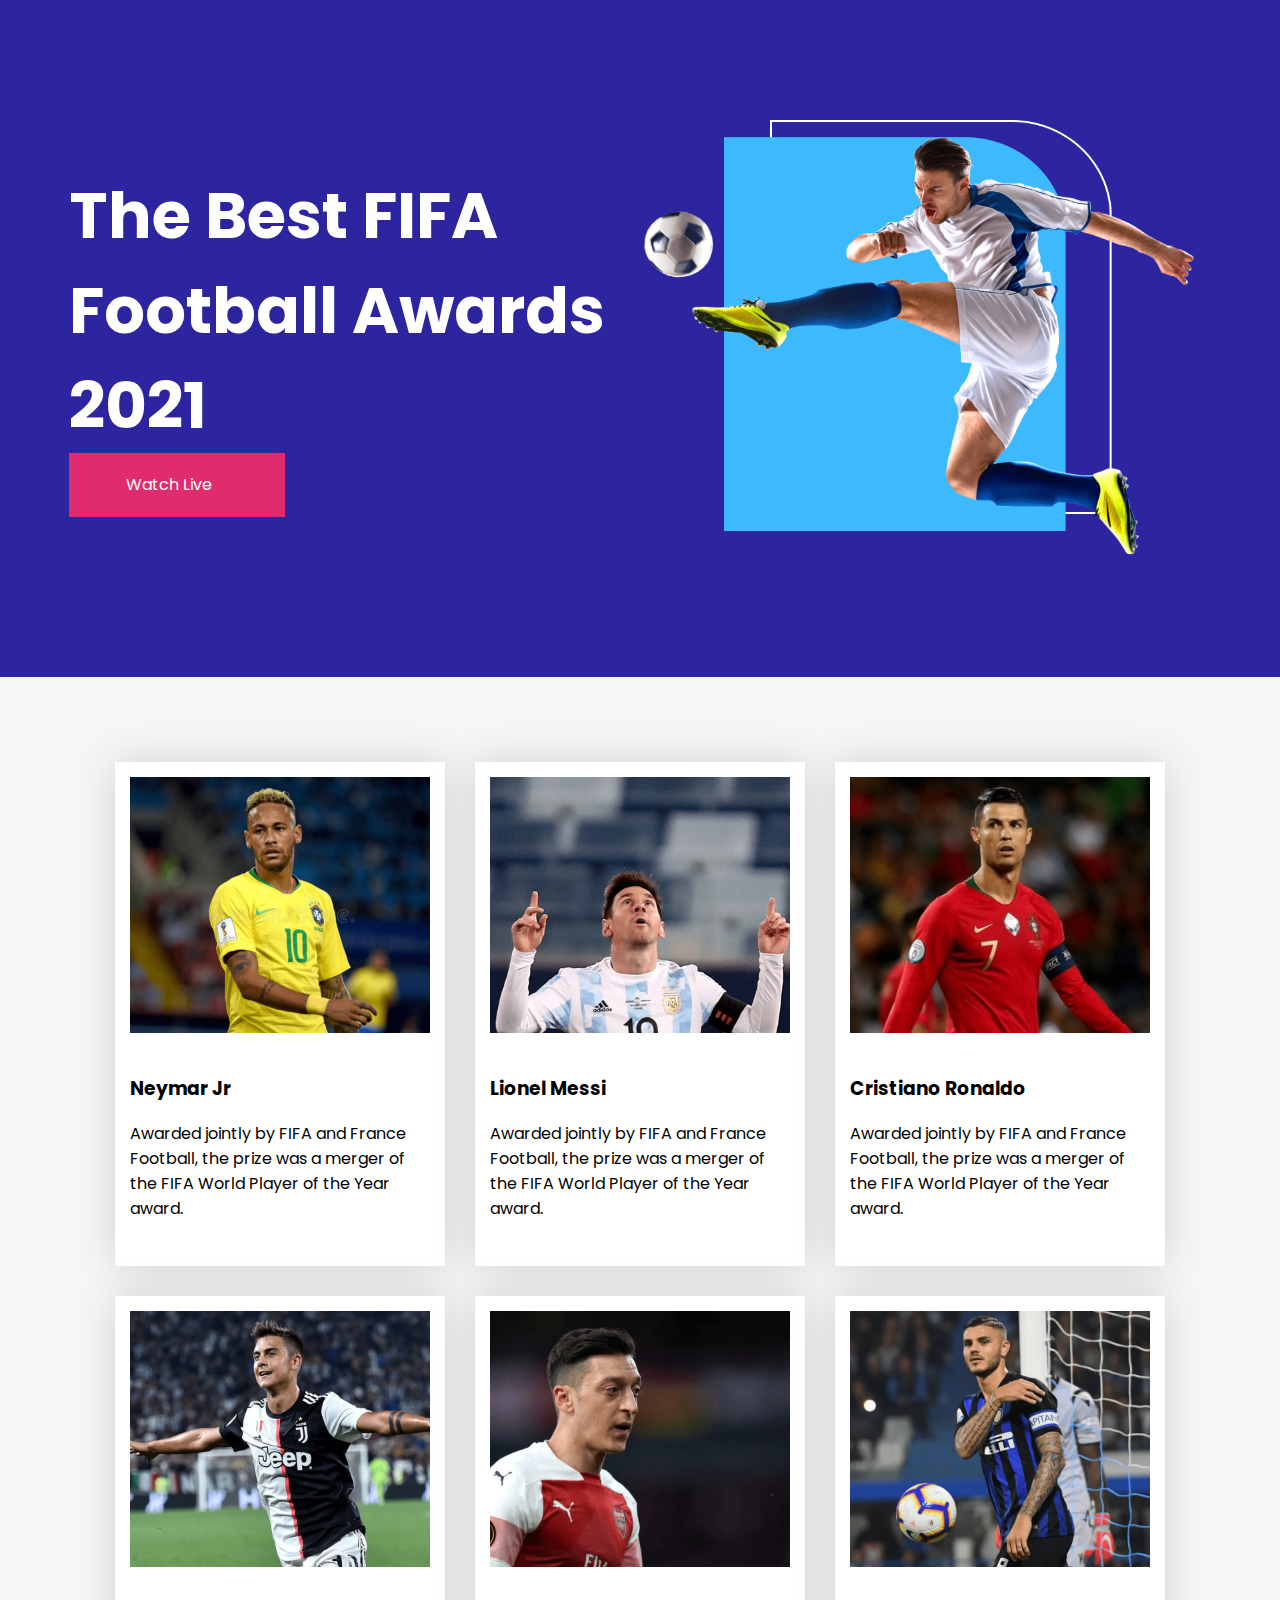
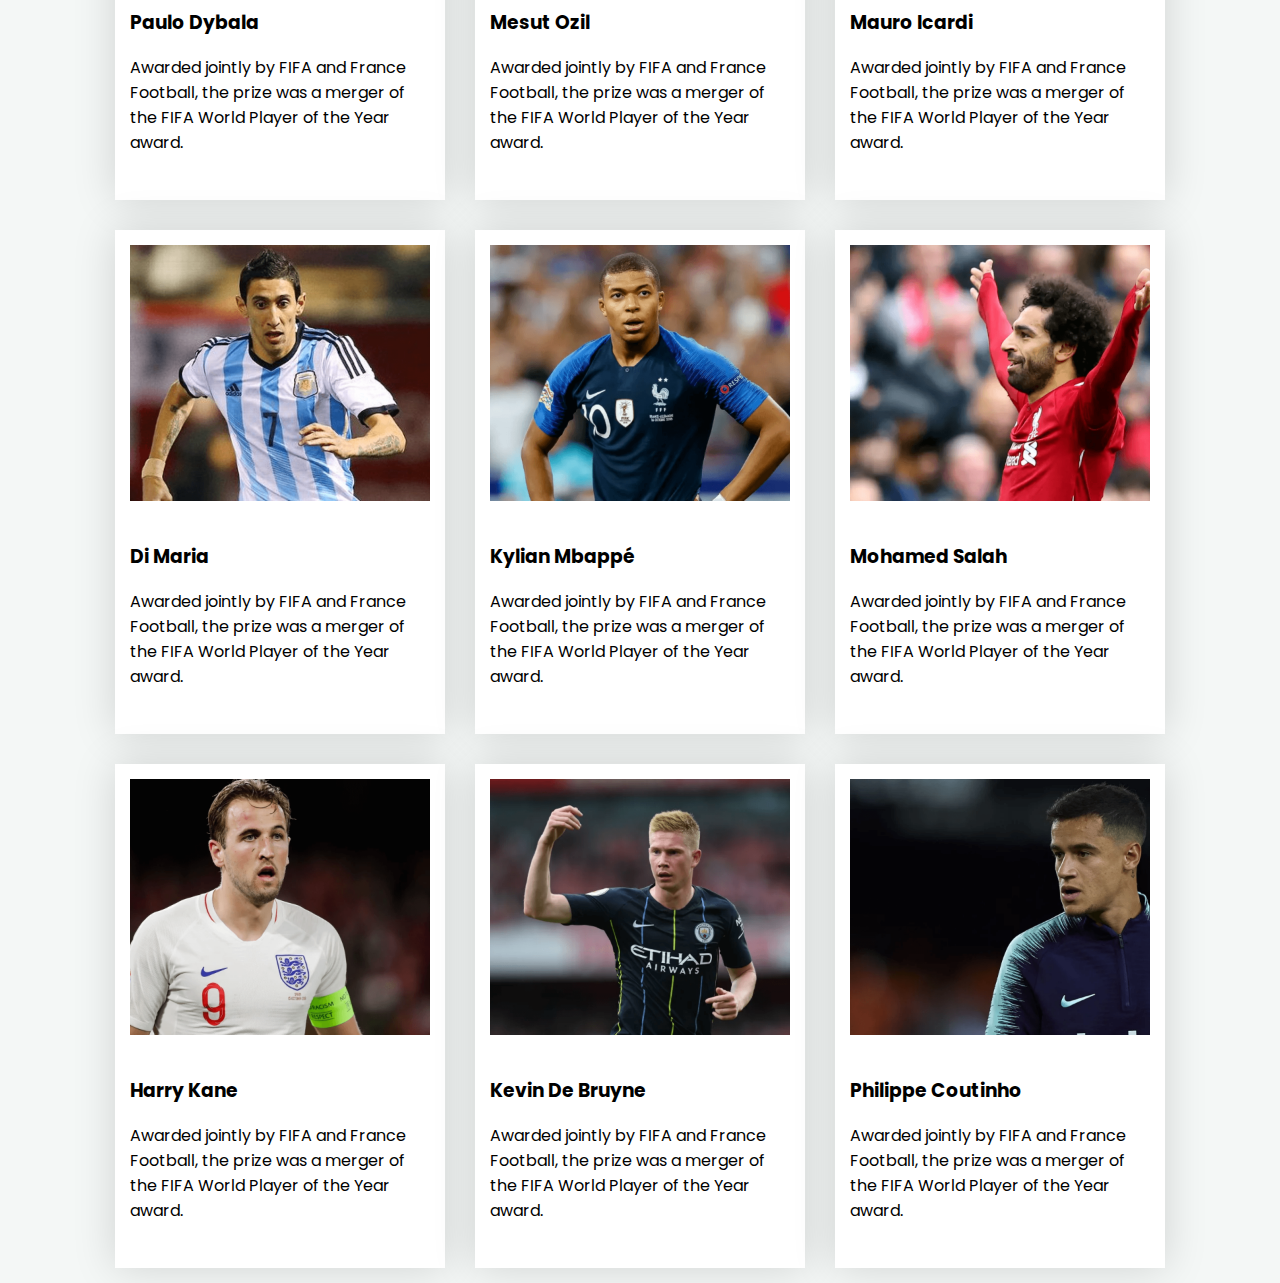
==== index.html @ c02a7676 "2nd commit" ====
<!DOCTYPE html>
<html lang="en">
<head>
    <meta charset="UTF-8">
    <meta http-equiv="X-UA-Compatible" content="IE=edge">
    <meta name="viewport" content="width=device-width, initial-scale=1.0">
    <title>FIFA Football</title>
    <!-- stylesheet -->
    <link rel="stylesheet" href="styles/style.css">
     <!-- google fonts  -->
     <link rel="preconnect" href="https://fonts.googleapis.com">
    <link rel="preconnect" href="https://fonts.gstatic.com" crossorigin>
    <link href="https://fonts.googleapis.com/css2?family=Poppins&display=swap" rel="stylesheet">
    <!-- Font Awesome  -->
    <link rel="stylesheet" href="https://use.fontawesome.com/releases/v5.15.3/css/all.css" integrity="sha384-SZXxX4whJ79/gErwcOYf+zWLeJdY/qpuqC4cAa9rOGUstPomtqpuNWT9wdPEn2fk" crossorigin="anonymous">



</head>
<body>
    <!-- header start -->
    <header class="bannar">
        <div class="bannar-element">
            <div class="head-line">
                <h1>The Best FIFA Football Awards 2021</h1>
                <div class="button">
                    <p><a href="">Watch Live <i class="fas fa-arrow-right"></i></a></p>
                </div>
            </div>
            <div class="bannar-photo">
                <img src="images/banner.png" alt="">
            </div>
        </div>
    </header>
    <!-- header end  -->
    <main>
        <!-- top players blogs -->
        <section class="container">
            <div class="top-players">
                <div class="players">
                    <article class="player">
                        <div class="player-profile">
                            <div class="player-photo">
                                <img src="images/players/player-1.png" alt="">
                            </div>
                            <div class="player-info">
                                <h3 class="player-name">Neymar Jr</h3>
                                <p>Awarded jointly by FIFA and France Football, the prize was a merger of the FIFA World Player of the Year award. </p>
                            </div>
                        </div>
                    </article>
                    <article class="player">
                        <div class="player-profile">
                            <div class="player-photo">
                                <img src="images/players/player-2.png" alt="">
                            </div>
                            <div class="player-info">
                                <h3 class="player-name">Lionel Messi</h3>
                                <p>Awarded jointly by FIFA and France Football, the prize was a merger of the FIFA World Player of the Year award.</p>
                            </div>
                        </div>
                    </article>
                    <article class="player">
                        <div class="player-profile">
                            <div class="player-photo">
                                <img src="images/players/player-3.png" alt="">
                            </div>
                            <div class="player-info">
                                <h3 class="player-name">Cristiano Ronaldo</h3>
                                <p>Awarded jointly by FIFA and France Football, the prize was a merger of the FIFA World Player of the Year award.</p>
                            </div>
                        </div>
                    </article>
                    <article class="player">
                        <div class="player-profile">
                            <div class="player-photo">
                                <img src="images/players/player-4.png" alt="">
                            </div>
                            <div class="player-info">
                                <h3 class="player-name">Paulo Dybala</h3>
                                <p>Awarded jointly by FIFA and France Football, the prize was a merger of the FIFA World Player of the Year award.</p>
                            </div>
                        </div>
                    </article>
                    <article class="player">
                        <div class="player-profile">
                            <div class="player-photo">
                                <img src="images/players/player-5.png" alt="">
                            </div>
                            <div class="player-info">
                                <h3 class="player-name">Mesut Ozil </h3>
                                <p>Awarded jointly by FIFA and France Football, the prize was a merger of the FIFA World Player of the Year award.</p>
                            </div>
                        </div>
                    </article>
                    <article class="player">
                        <div class="player-profile">
                            <div class="player-photo">
                                <img src="images/players/player-6.png" alt="">
                            </div>
                            <div class="player-info">
                                <h3 class="player-name">Mauro Icardi</h3>
                                <p>Awarded jointly by FIFA and France Football, the prize was a merger of the FIFA World Player of the Year award.</p>
                            </div>
                        </div>
                    </article>
                    <article class="player">
                        <div class="player-profile">
                            <div class="player-photo">
                                <img src="images/players/player-7.png" alt="">
                            </div>
                            <div class="player-info">
                                <h3 class="player-name">Di Maria</h3>
                                <p>Awarded jointly by FIFA and France Football, the prize was a merger of the FIFA World Player of the Year award.</p>
                            </div>
                        </div>
                    </article>
                    <article class="player">
                        <div class="player-profile">
                            <div class="player-photo">
                                <img src="images/players/player-8.png" alt="">
                            </div>
                            <div class="player-info">
                                <h3 class="player-name">Kylian Mbappé</h3>
                                <p>Awarded jointly by FIFA and France Football, the prize was a merger of the FIFA World Player of the Year award.</p>
                            </div>
                        </div>
                    </article>
                    <article class="player">
                        <div class="player-profile">
                            <div class="player-photo">
                                <img src="images/players/player-9.png" alt="">
                            </div>
                            <div class="player-info">
                                <h3 class="player-name">Mohamed Salah</h3>
                                <p>Awarded jointly by FIFA and France Football, the prize was a merger of the FIFA World Player of the Year award.</p>
                            </div>
                        </div>
                    </article>
                    <article class="player">
                        <div class="player-profile">
                            <div class="player-photo">
                                <img src="images/players/player-10.png" alt="">
                            </div>
                            <div class="player-info">
                                <h3 class="player-name">Harry Kane</h3>
                                <p>Awarded jointly by FIFA and France Football, the prize was a merger of the FIFA World Player of the Year award.</p>
                            </div>
                        </div>
                    </article>
                    <article class="player">
                        <div class="player-profile">
                            <div class="player-photo">
                                <img src="images/players/player-11.png" alt="">
                            </div>
                            <div class="player-info">
                                <h3 class="player-name">Kevin De Bruyne</h3>
                                <p>Awarded jointly by FIFA and France Football, the prize was a merger of the FIFA World Player of the Year award.</p>
                            </div>
                        </div>
                    </article>
                    <article class="player">
                        <div class="player-profile">
                            <div class="player-photo">
                                <img src="images/players/player-12.png" alt="">
                            </div>
                            <div class="player-info">
                                <h3 class="player-name">Philippe Coutinho</h3>
                                <p>Awarded jointly by FIFA and France Football, the prize was a merger of the FIFA World Player of the Year award.</p>
                            </div>
                        </div>
                    </article>
                    
                </div>
            </div>
        </section>
    </main>
    <footer>

    </footer>
</body>
</html>
---- styles/style.css ----
/*-------------------
    common styles
--------------------*/
body{
    margin: 0;
    background-color: rgb(244, 247, 246);
    font-family: 'Poppins', sans-serif;;
}
main{
    display: flex;
    justify-content: center;
}
.container{
    width: 1050px;
    
}
/*------------------
     header styles
------------------- */
.bannar{
    background-color: #2D25A0;
    height: 677px;;
    display: flex;
    justify-content: center;
    align-items: center;
}
.bannar-element{
    display: grid;
    grid-template-columns: 1fr 1fr;
    align-items: center;
    width: 1143px;
    height: 438px;
   
}
.head-line h1{
    font-size: 64px;
    font-weight: 700;
    color: white;
    margin: 0%;
} 
.button {
    background: #E02C6D;
    width: 168px;
    height: 44px;
    display: flex;
    justify-content: center;
    align-items: center;
    padding: 10px 24px;
}

.button p a{
    display: flex;
    align-items: center;
    text-decoration: none;
    color: white;
}
.button p i{
    margin: 0px 8px;
}
.bannar-photo img{
    width: 556.01px;
    height: 438px;
}

/*--------------------------
    top players blogs styles
---------------------------- */
.top-players{
    display: flex;
    justify-content: center
}
.players{
    display: grid;
    grid-template-columns: 1fr 1fr 1fr;
    align-items: center;
    justify-content: center;
    margin-top: 70px;
}
.players article{
    width: 330px;
    height: 474px;
    background-color: white;
    margin: 15px;
    padding-top: 15px;
    padding-bottom: 15px;
    box-shadow: 0px 0px 40px rgba(0, 0, 0, 0.15);
}
.player-profile{
    display: flex;
    flex-direction: column;
    align-items: center;
}
.player .player-photo img{
    width: 300px;
    height: 256px;
}
.player-info{
    padding: 15px;
}
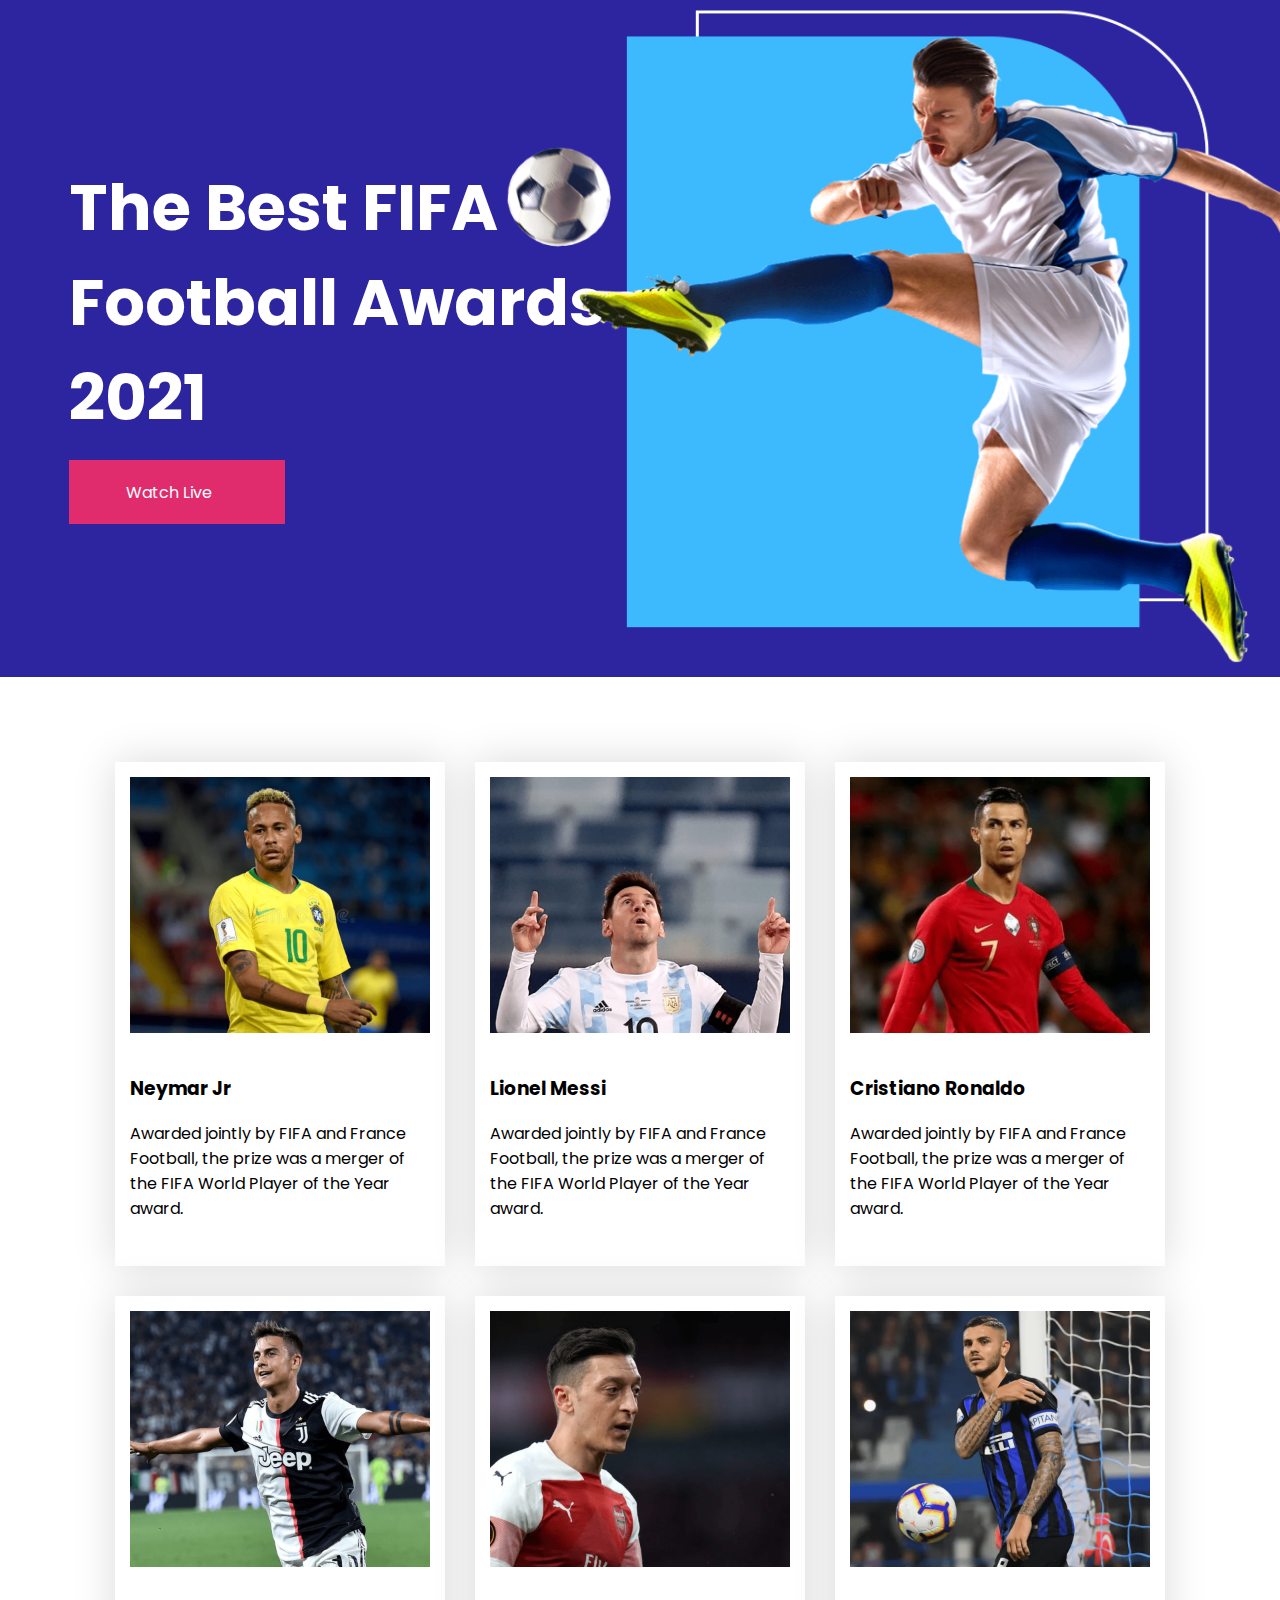
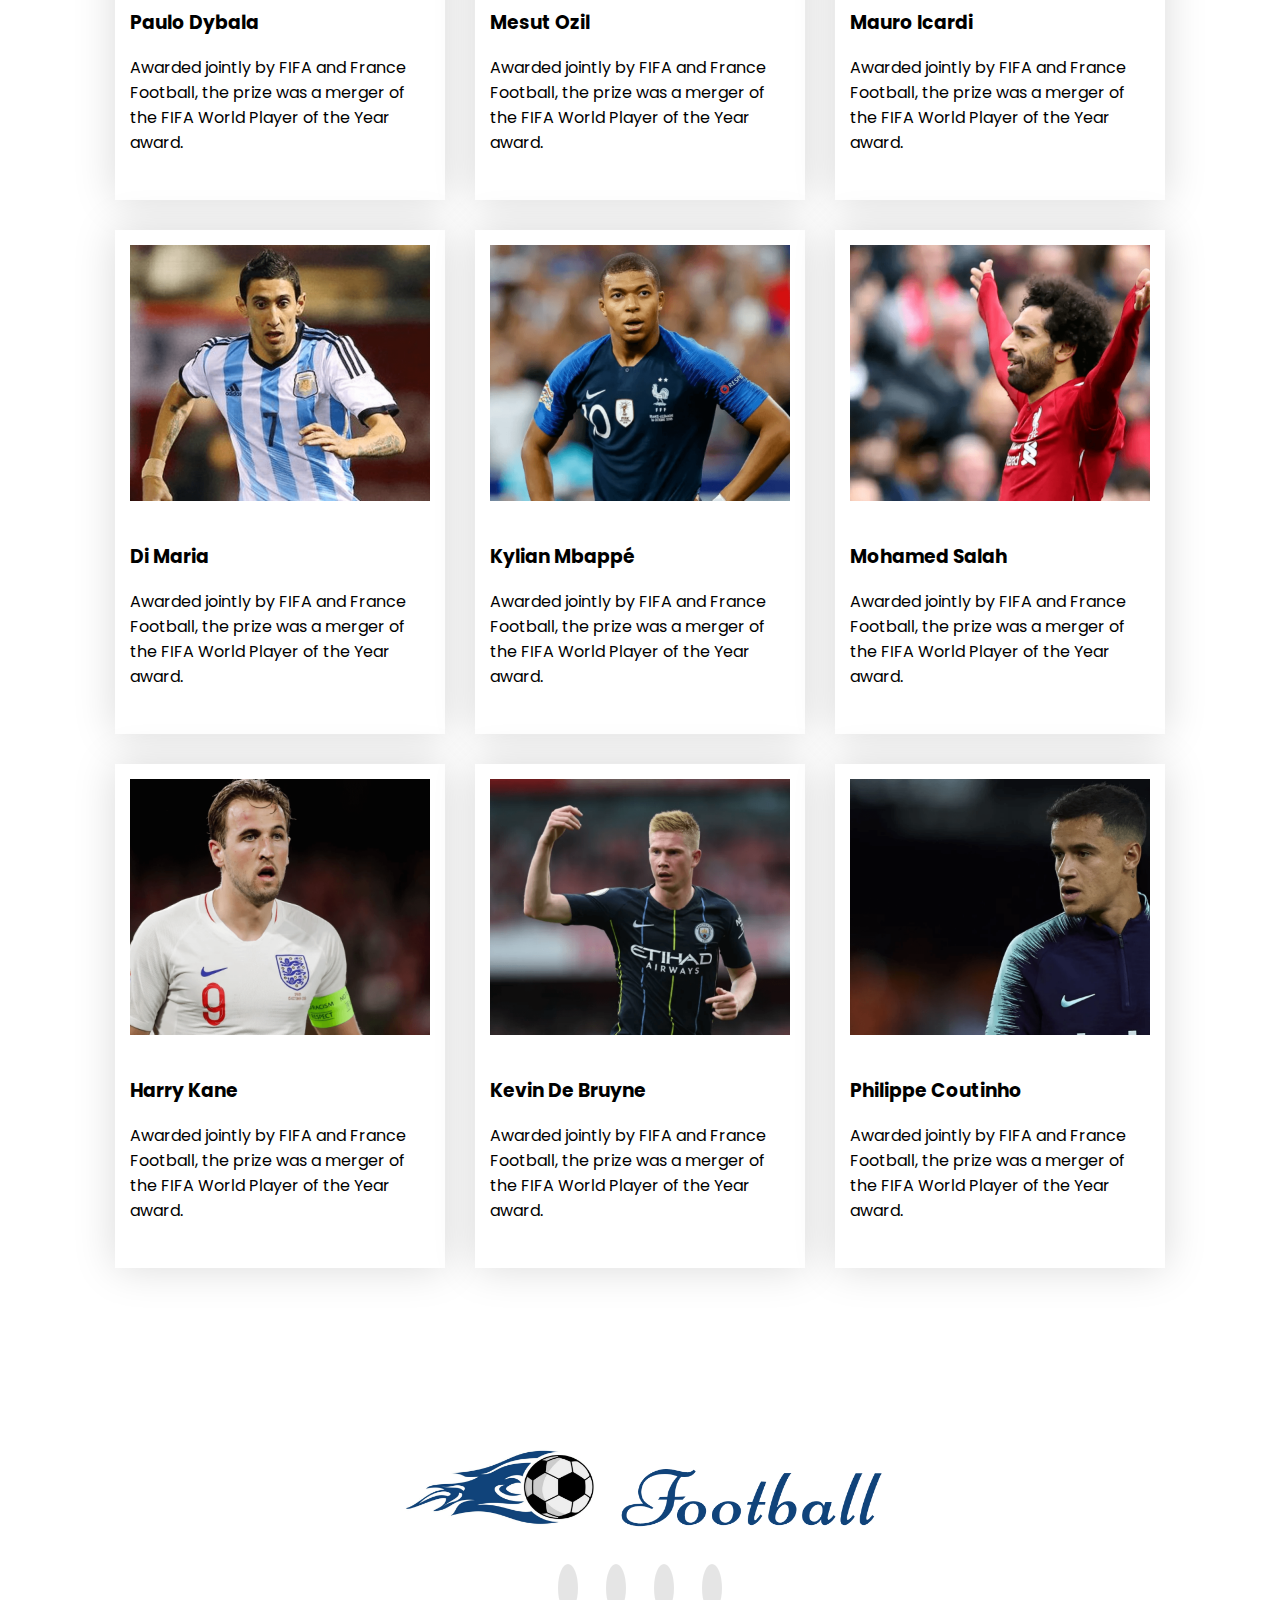
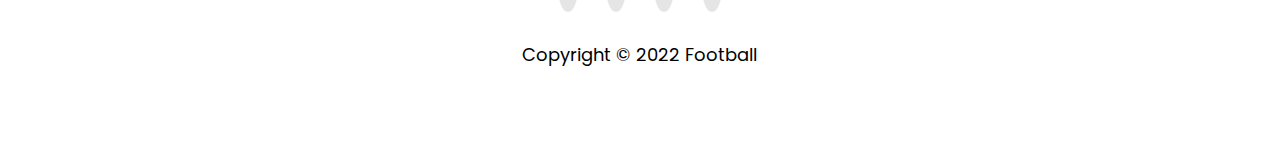
==== commit 77e0ede3: "3rd commit" ====
--- a/index.html
+++ b/index.html
@@ -24,7 +24,7 @@
             <div class="head-line">
                 <h1>The Best FIFA Football Awards 2021</h1>
                 <div class="button">
-                    <p><a href="">Watch Live <i class="fas fa-arrow-right"></i></a></p>
+                    <p><a href="https://www.mxplayer.in/live-tv/football-tv-live-channel-8017footballtvin?category=Sports" target="_blank" >Watch Live <i class="fas fa-arrow-right"></i></a></p>
                 </div>
             </div>
             <div class="bannar-photo">
@@ -33,6 +33,8 @@
         </div>
     </header>
     <!-- header end  -->
+
+    <!-- main section start -->
     <main>
         <!-- top players blogs -->
         <section class="container">
@@ -175,8 +177,21 @@
             </div>
         </section>
     </main>
+    <!-- main section end -->
+
+    <!-- footer section start -->
     <footer>
-
+        <div class="footer-item">
+            <img src="images/Logo.png" alt="">
+            <div class="social-media-icon">
+                <a href=""><i class="fab fa-dribbble icon"></i></a>
+                <a href=""><i class="fab fa-instagram icon"></i></a>
+                <a href=""><i class="fab fa-twitter icon"></i></a>
+                <a href=""><i class="fab fa-youtube icon"></i></a>
+            </div>
+            <p class="copyright">Copyright © 2022 Football</p>
+        </div>
     </footer>
+    <!-- footer section end -->
 </body>
 </html>--- a/styles/style.css
+++ b/styles/style.css
@@ -3,7 +3,7 @@
 --------------------*/
 body{
     margin: 0;
-    background-color: rgb(244, 247, 246);
+    
     font-family: 'Poppins', sans-serif;;
 }
 main{
@@ -24,6 +24,10 @@
     justify-content: center;
     align-items: center;
 }
+.bannar:hover .bannar-photo img{
+    transform:scale(1.5) ;
+    transition: transform 2s ease-in ;
+}
 .bannar-element{
     display: grid;
     grid-template-columns: 1fr 1fr;
@@ -40,6 +44,7 @@
 } 
 .button {
     background: #E02C6D;
+    margin-top: 15px;
     width: 168px;
     height: 44px;
     display: flex;
@@ -47,7 +52,6 @@
     align-items: center;
     padding: 10px 24px;
 }
-
 .button p a{
     display: flex;
     align-items: center;
@@ -56,6 +60,11 @@
 }
 .button p i{
     margin: 0px 8px;
+}
+.button:hover{
+    border: 3px solid white;
+    border-radius: 15px;
+    font-size:  1.5em; ;
 }
 .bannar-photo img{
     width: 556.01px;
@@ -96,4 +105,43 @@
 }
 .player-info{
     padding: 15px;
+}
+
+/*-------------------------
+     footer section styles 
+---------------------------*/
+footer{
+    display: flex;
+    flex-direction: column;
+    align-items: center;
+    margin-top: 160px;
+    margin-bottom: 63px;
+}
+.footer-item{
+    display: flex;
+    flex-direction: column;
+    align-items: center;
+}
+
+.footer-item img{
+    width: 483.87px;
+    height: 110px;
+}
+.social-media-icon{
+    margin: 20px 0px;
+
+
+}
+.social-media-icon .icon{
+    font-size: 20px;
+    padding: 10px;
+    margin: 0px 14px;
+    color: #969BAB;
+    background-color:black;
+    border-radius: 50%;
+    opacity: 0.1;
+}
+
+.copyright{
+    font-size: 18px;
 }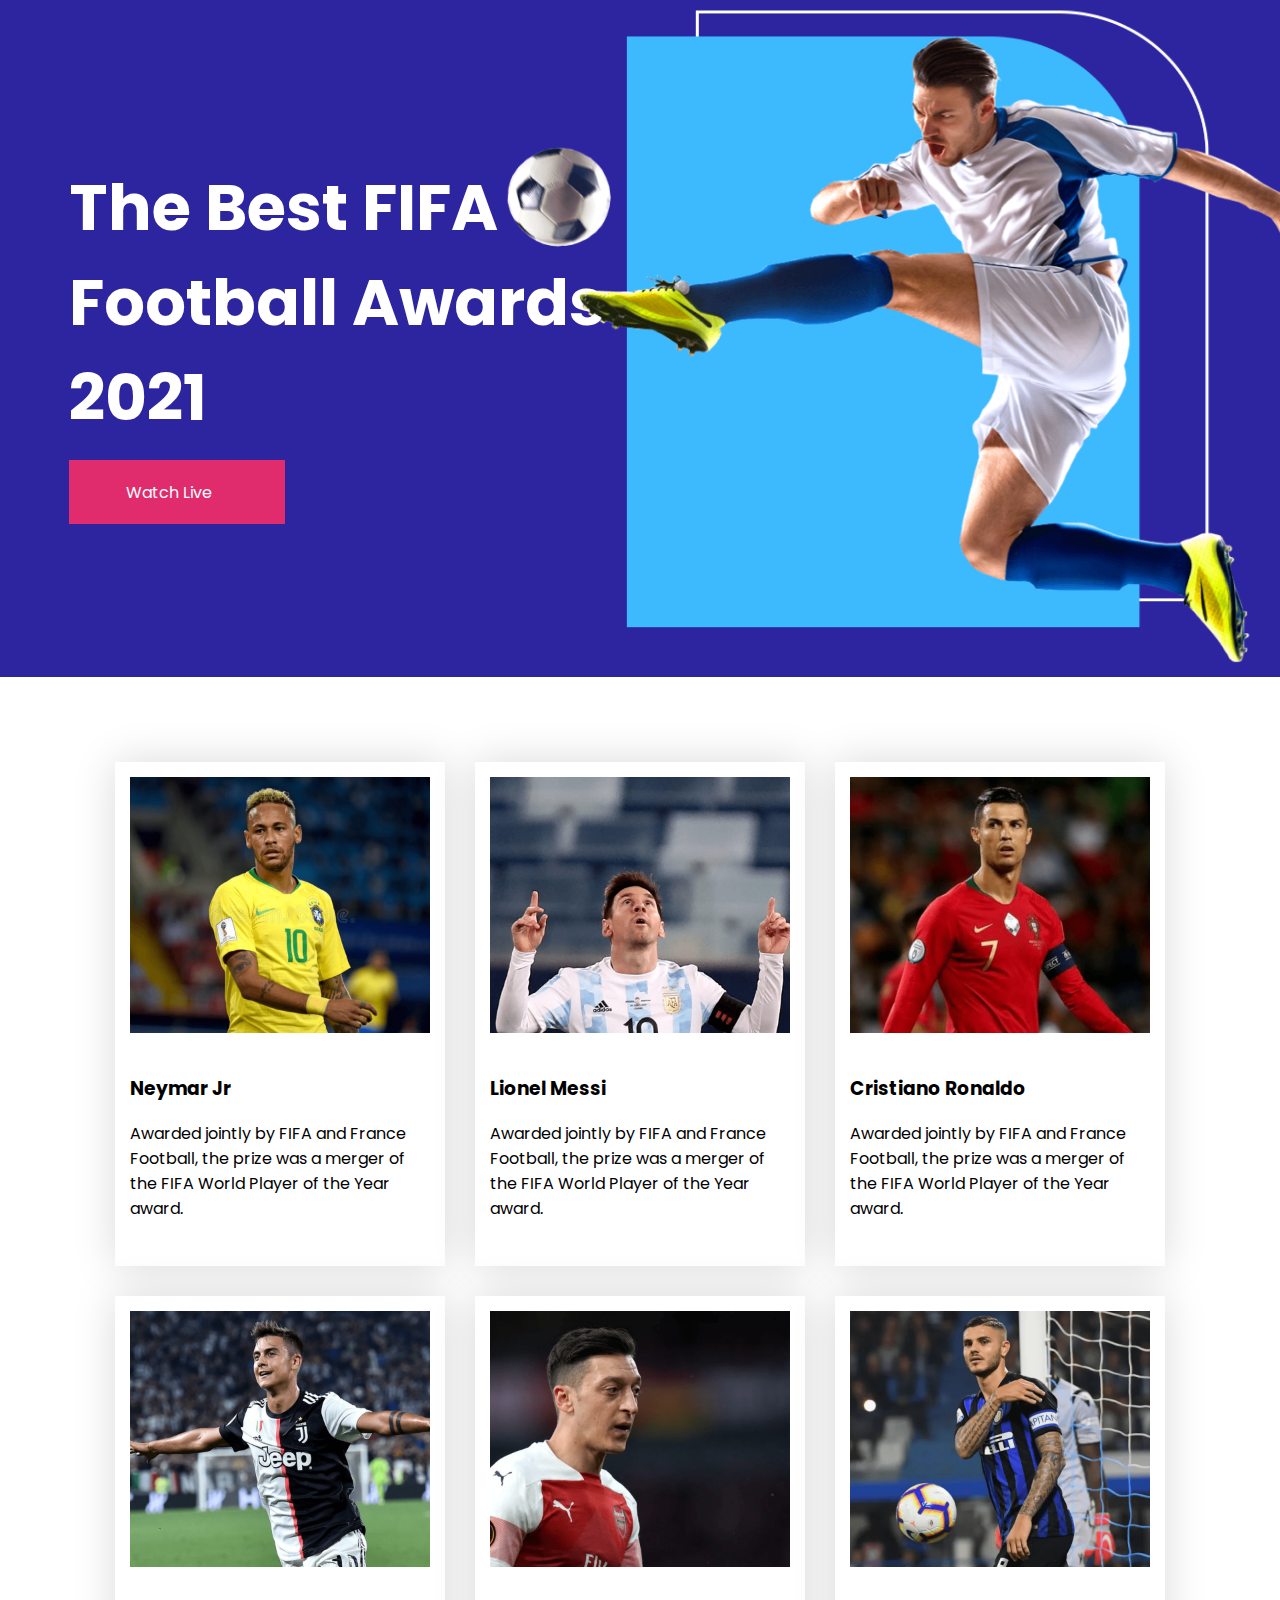
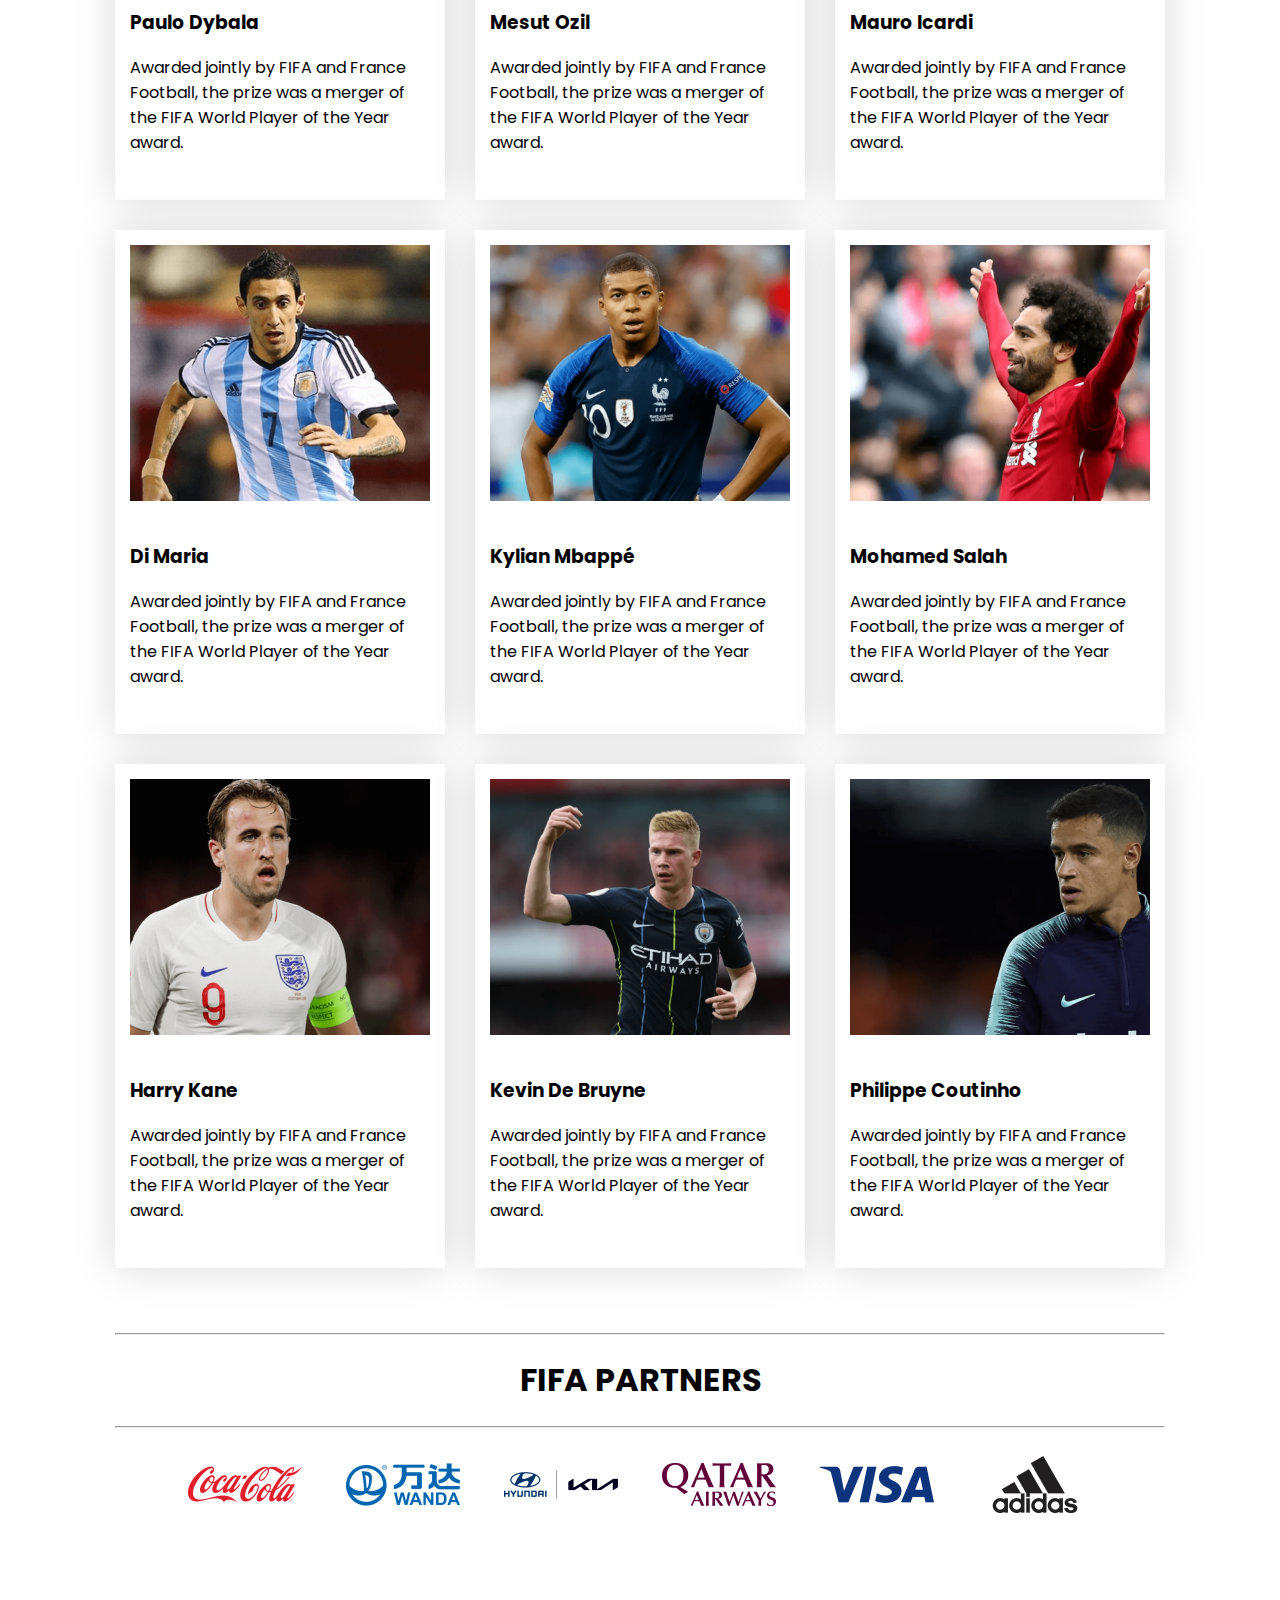
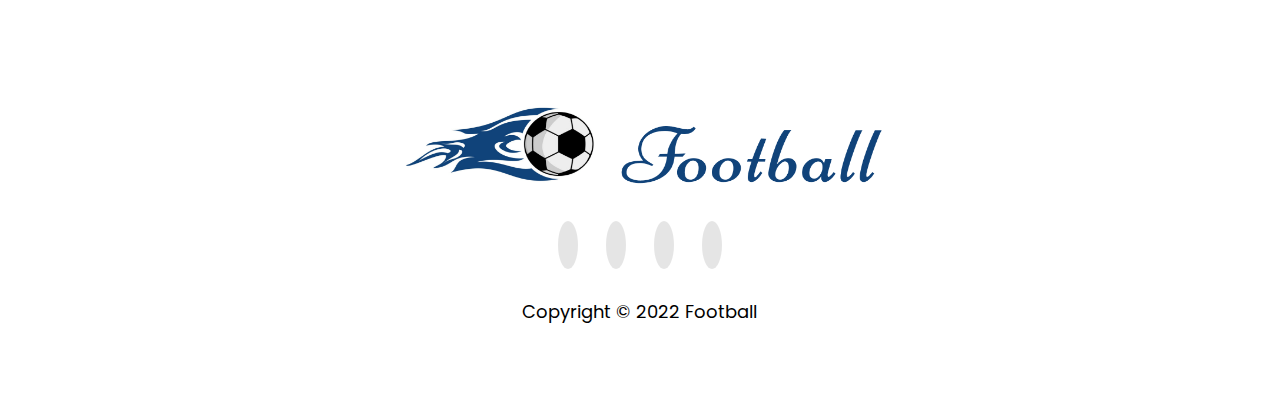
==== commit 9aea8711: "4th commit" ====
--- a/index.html
+++ b/index.html
@@ -176,6 +176,26 @@
                 </div>
             </div>
         </section>
+        <!-- fifa partners -->
+        
+        <section class="container">
+            <div class="fifa-partners">
+                <hr>
+                <h1 id="fifa">FIFA PARTNERS</h1>
+                <hr>
+            </div>
+            <div class="partners">
+                <div >
+                    <img class="partners-icon" src="images/Icons/cocacola.png" alt="">
+                    <img class="partners-icon" src="images/Icons/dalian-wanda.png" alt="">
+                    <img class="partners-icon" src="images/Icons/hyundai-kia.png" alt="">
+                    <img class="partners-icon" src="images/Icons/qatar.png" alt="">
+                    <img class="partners-icon" src="images/Icons/visa.png" alt="">
+                    <img class="partners-icon"  src="images/Icons/adidas.png" alt="">
+                    
+                </div>
+            </div>
+        </section>
     </main>
     <!-- main section end -->
 
@@ -184,10 +204,10 @@
         <div class="footer-item">
             <img src="images/Logo.png" alt="">
             <div class="social-media-icon">
-                <a href=""><i class="fab fa-dribbble icon"></i></a>
-                <a href=""><i class="fab fa-instagram icon"></i></a>
-                <a href=""><i class="fab fa-twitter icon"></i></a>
-                <a href=""><i class="fab fa-youtube icon"></i></a>
+                <a href="https://dribbble.com/" target="_blank"><i class="fab fa-dribbble icon"></i></a>
+                <a href="https://www.instagram.com/" target="_blank"><i class="fab fa-instagram icon"></i></a>
+                <a href="https://twitter.com/" target="_blank"><i class="fab fa-twitter icon"></i></a>
+                <a href="https://www.youtube.com/" target="_blank"><i class="fab fa-youtube icon"></i></a>
             </div>
             <p class="copyright">Copyright © 2022 Football</p>
         </div>
--- a/styles/style.css
+++ b/styles/style.css
@@ -3,12 +3,12 @@
 --------------------*/
 body{
     margin: 0;
-    
     font-family: 'Poppins', sans-serif;;
 }
 main{
     display: flex;
-    justify-content: center;
+    flex-direction: column;
+    align-items: center;
 }
 .container{
     width: 1050px;
@@ -26,7 +26,7 @@
 }
 .bannar:hover .bannar-photo img{
     transform:scale(1.5) ;
-    transition: transform 2s ease-in ;
+    transition: transform 1s ease-in ;
 }
 .bannar-element{
     display: grid;
@@ -106,7 +106,25 @@
 .player-info{
     padding: 15px;
 }
+/*--------------------------------
+     fifa partners section styles 
+----------------------------------*/
+.fifa-partners{
+    margin-top: 50px;
+}
+#fifa{
+    text-align: center;
+}
+.partners{
+    display: grid;
+    grid-template-rows: repeat(1fr);
+    align-items: center;
+    justify-content: center;
+}
 
+.partners-icon{
+    margin: 20px;
+}
 /*-------------------------
      footer section styles 
 ---------------------------*/
@@ -144,4 +162,21 @@
 
 .copyright{
     font-size: 18px;
+}
+
+/*------------------
+    media query
+------------------ */
+
+/* mobile devices */
+@media only screen and (max-width:688px) {
+    .container{
+        width: 100%;
+    }
+    .players{
+        grid-template-columns: repeat(1,1fr);
+    }
+    .player{
+        flex-direction: column;
+    }
 }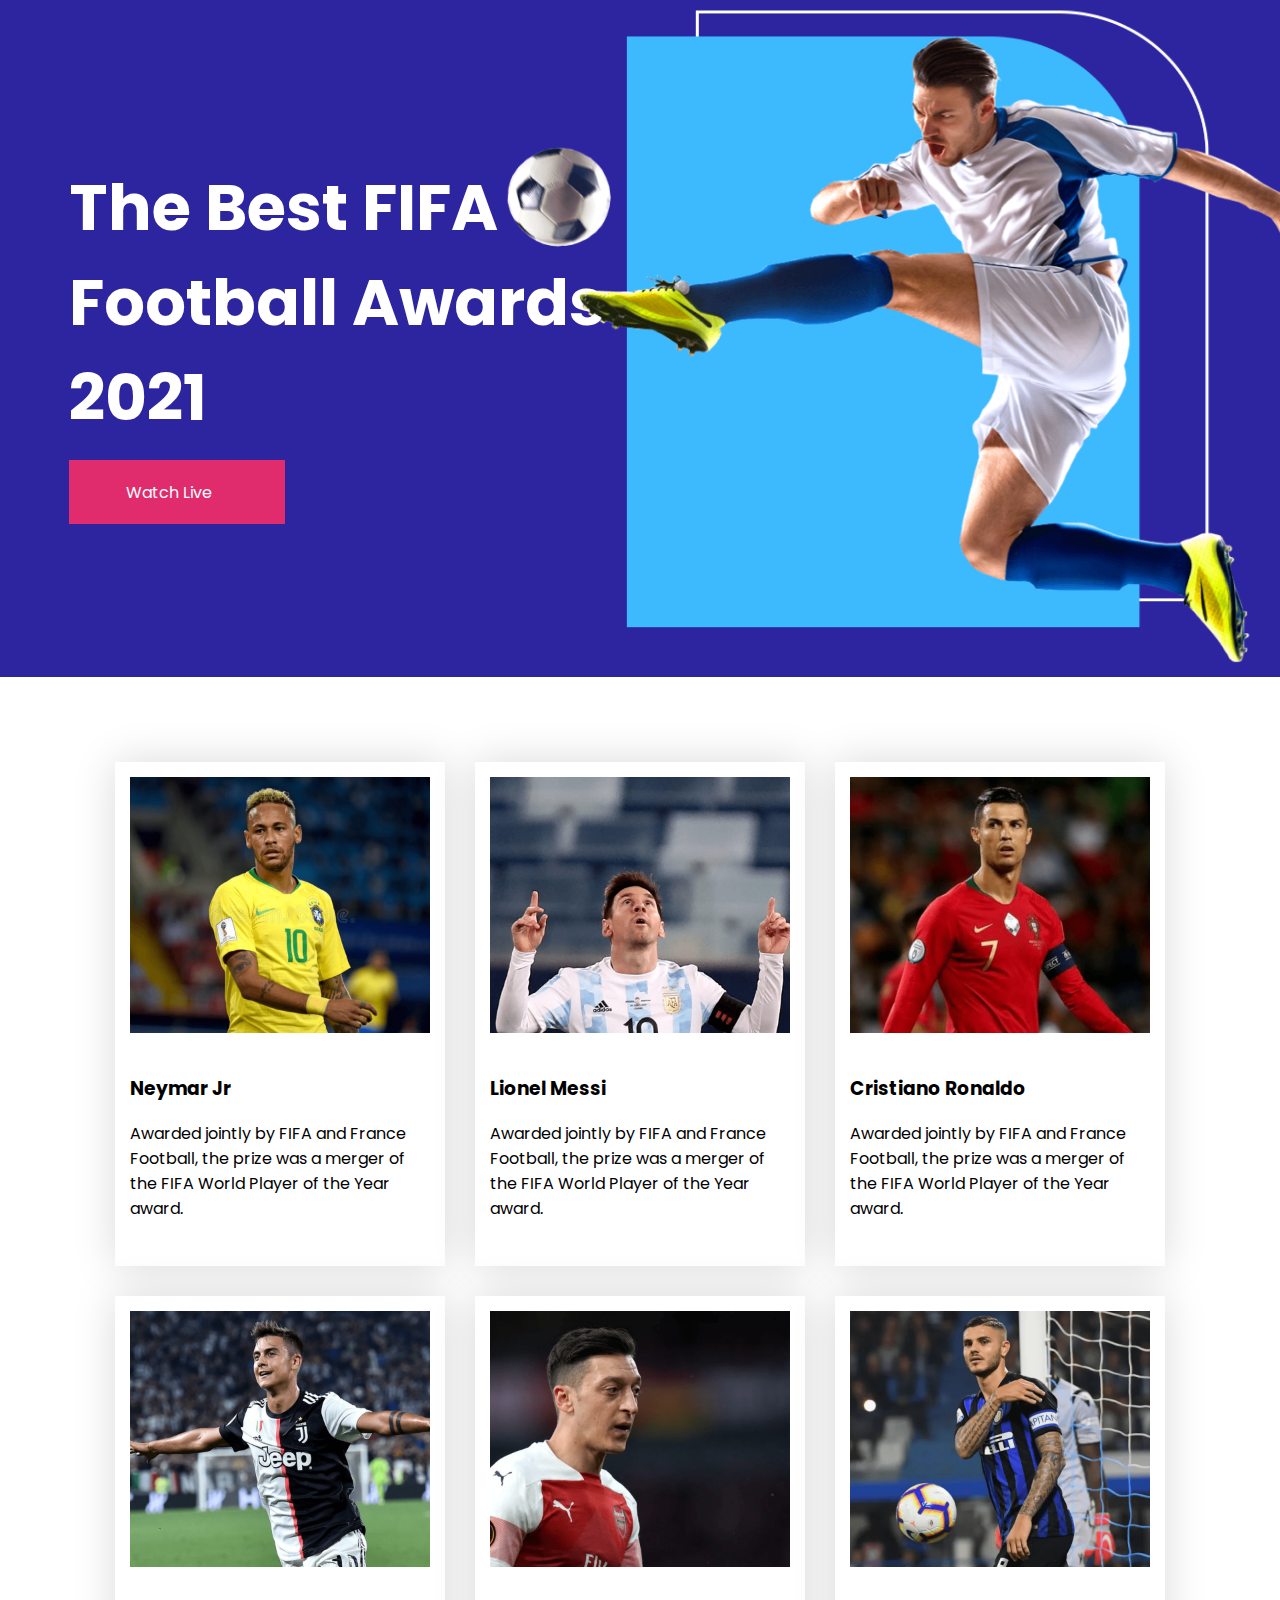
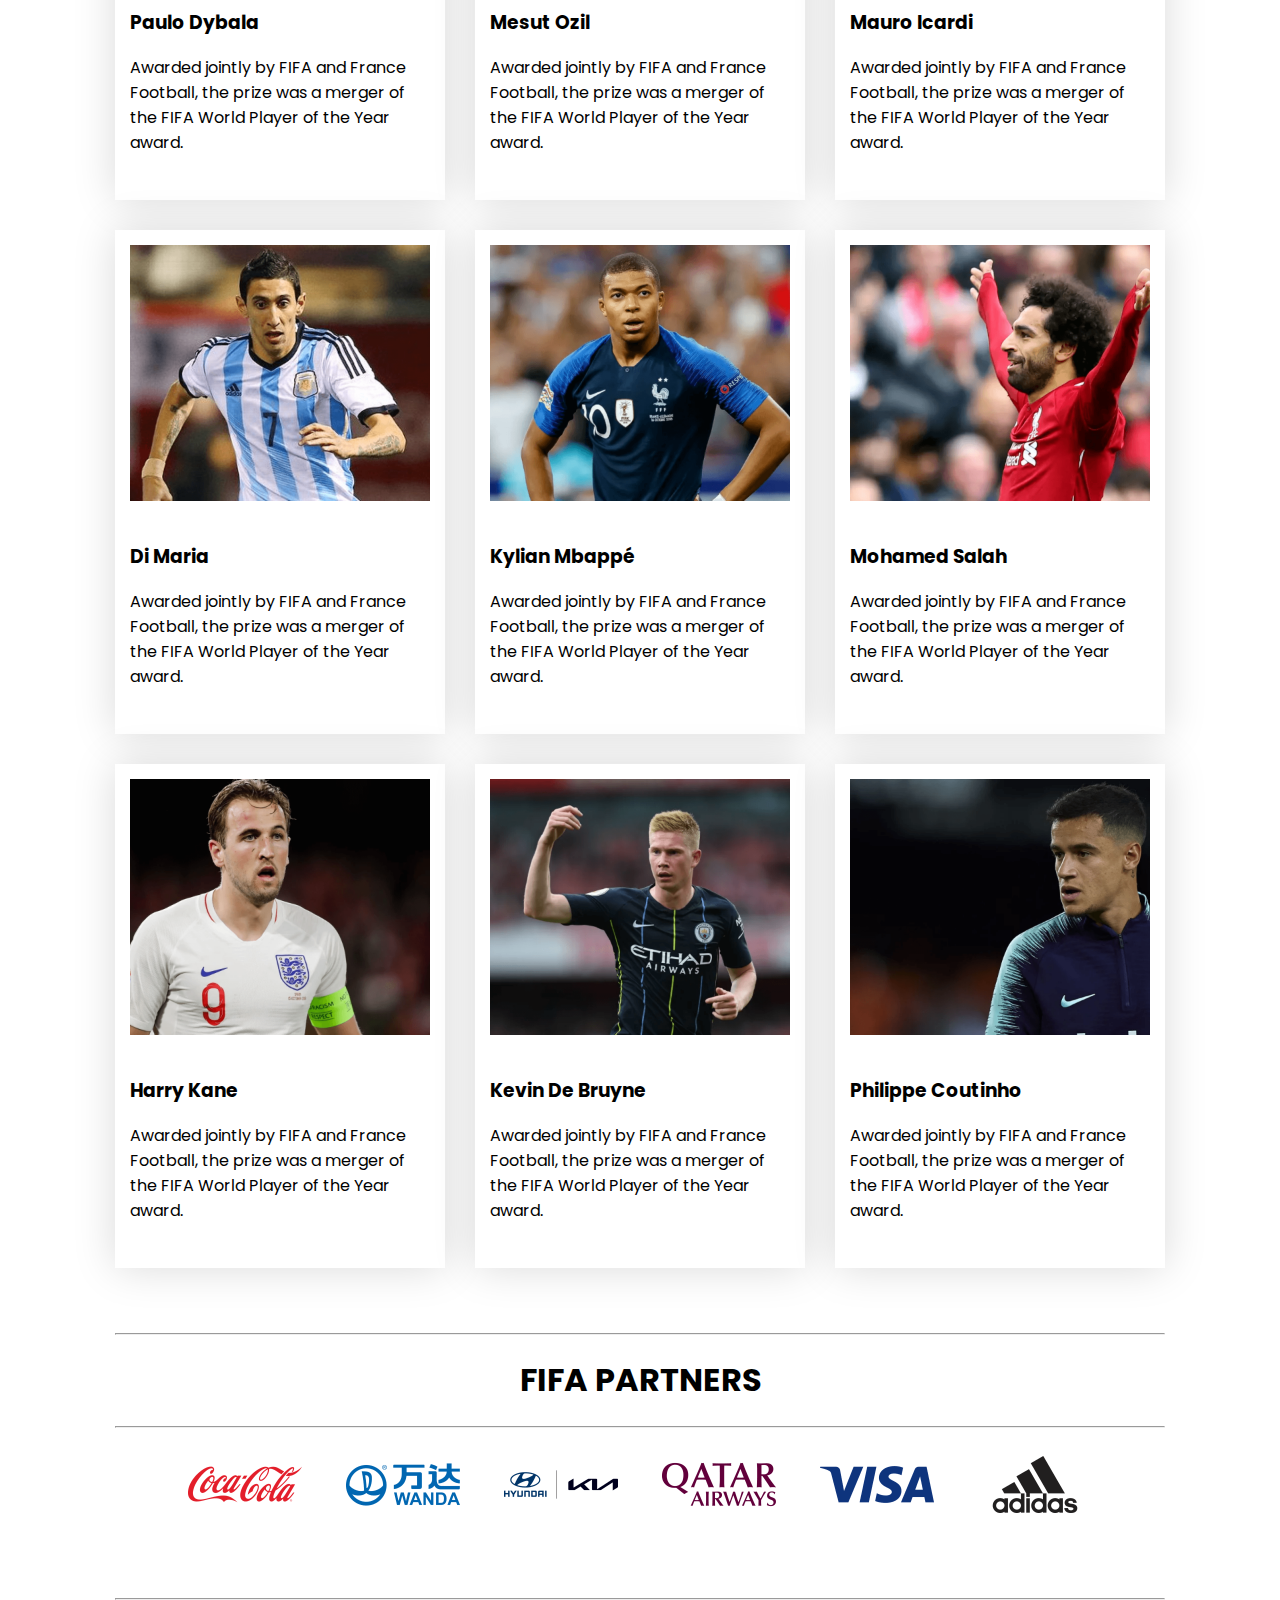
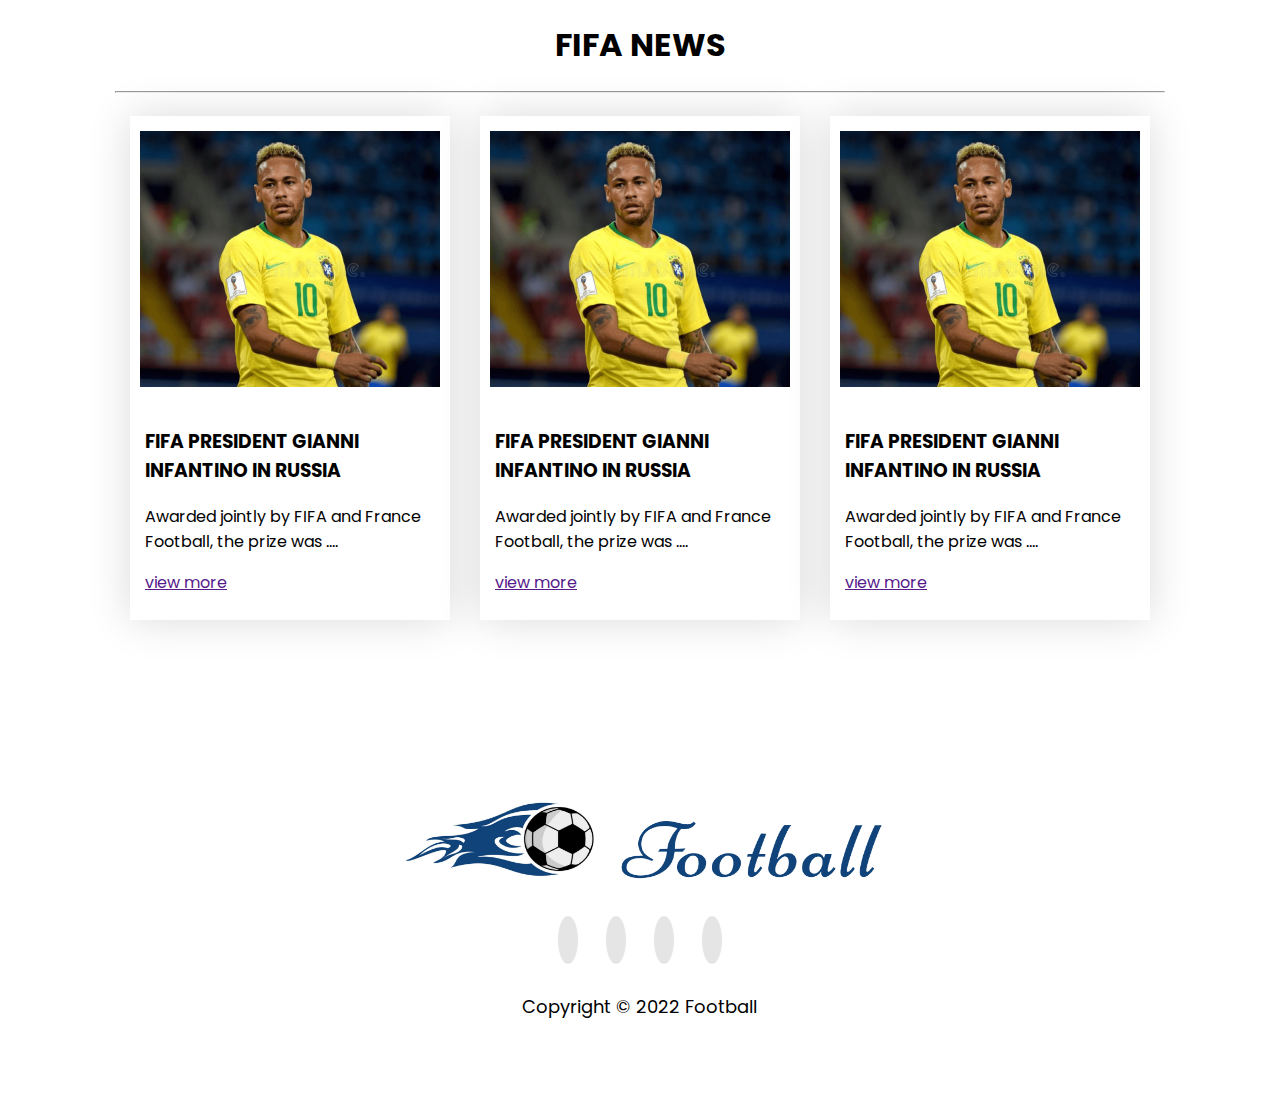
==== commit 68453150: "5th commit" ====
--- a/index.html
+++ b/index.html
@@ -196,6 +196,50 @@
                 </div>
             </div>
         </section>
+        <section class="container news-section">
+            <hr>
+            <h1 id="fifa-news">FIFA NEWS</h1>
+            <hr>
+            <div class="player-news">
+                <article class="news">
+                    <div class="news-cover">
+                        <div class="news-thumnail">
+                            <img src="images/players/player-1.png" alt="">
+                        </div>
+                        <div class="news-info">
+                            <h3 class="news-name">FIFA PRESIDENT GIANNI INFANTINO IN RUSSIA</h3>
+                            <p>Awarded jointly by FIFA and France Football, the prize was .... </p>
+                            <a href="">view more</a>
+                        </div>
+                    </div>
+                </article>
+                <article class="news">
+                    <div class="news-cover">
+                        <div class="news-thumnail">
+                            <img src="images/players/player-1.png" alt="">
+                        </div>
+                        <div class="news-info">
+                            <h3 class="news-name">FIFA PRESIDENT GIANNI INFANTINO IN RUSSIA</h3>
+                            <p>Awarded jointly by FIFA and France Football, the prize was .... </p>
+                            <a href="">view more</a>
+                        </div>
+                    </div>
+                </article>
+                <article class="news">
+                    <div class="news-cover">
+                        <div class="news-thumnail">
+                            <img src="images/players/player-1.png" alt="">
+                        </div>
+                        <div class="news-info">
+                            <h3 class="news-name">FIFA PRESIDENT GIANNI INFANTINO IN RUSSIA</h3>
+                            <p>Awarded jointly by FIFA and France Football, the prize was .... </p>
+                            <a href="">view more</a>
+                        </div>
+                    </div>
+                </article>
+
+            </div>
+        </section>
     </main>
     <!-- main section end -->
 
--- a/styles/style.css
+++ b/styles/style.css
@@ -3,7 +3,8 @@
 --------------------*/
 body{
     margin: 0;
-    font-family: 'Poppins', sans-serif;;
+    font-family: 'Poppins', sans-serif;
+    
 }
 main{
     display: flex;
@@ -11,9 +12,9 @@
     align-items: center;
 }
 .container{
-    width: 1050px;
+    width: 1050px; 
     
-}
+} 
 /*------------------
      header styles
 ------------------- */
@@ -37,7 +38,7 @@
    
 }
 .head-line h1{
-    font-size: 64px;
+    font-size: 4em;
     font-weight: 700;
     color: white;
     margin: 0%;
@@ -125,6 +126,43 @@
 .partners-icon{
     margin: 20px;
 }
+
+.player-news{
+    display: flex;
+    align-items: center;
+
+}
+/* news styles */
+.news-section{
+    margin-top: 50px;
+}
+#fifa-news{
+    text-align: center;
+}
+.news{
+    width: 330px;
+    height: 474px;
+    background-color: white;
+    margin: 15px;
+    padding-top: 15px;
+    padding-bottom: 15px;
+    box-shadow: 0px 0px 40px rgba(0, 0, 0, 0.15);
+}
+
+.news-thumnail img{
+    width: 300px;
+    height: 256px;
+}
+.news-cover{
+    display: flex;
+    flex-direction: column;
+    align-items: center;
+}
+
+.news-info{
+    padding: 15px;
+}
+
 /*-------------------------
      footer section styles 
 ---------------------------*/
@@ -169,9 +207,21 @@
 ------------------ */
 
 /* mobile devices */
-@media only screen and (max-width:688px) {
+@media only screen and (max-width:480px) {
     .container{
         width: 100%;
+    }
+    .bannar{
+        width: 100%;
+        height: 691px;
+    }
+    .bannar-element{
+        grid-template-columns: repeat(1, 1fr);
+        width: 100%;
+    }
+    .head-line{
+        font-size: 1.5em;
+        width: 329px;
     }
     .players{
         grid-template-columns: repeat(1,1fr);
@@ -179,4 +229,8 @@
     .player{
         flex-direction: column;
     }
+
+    .footer{
+        width: 100%;
+    }
 }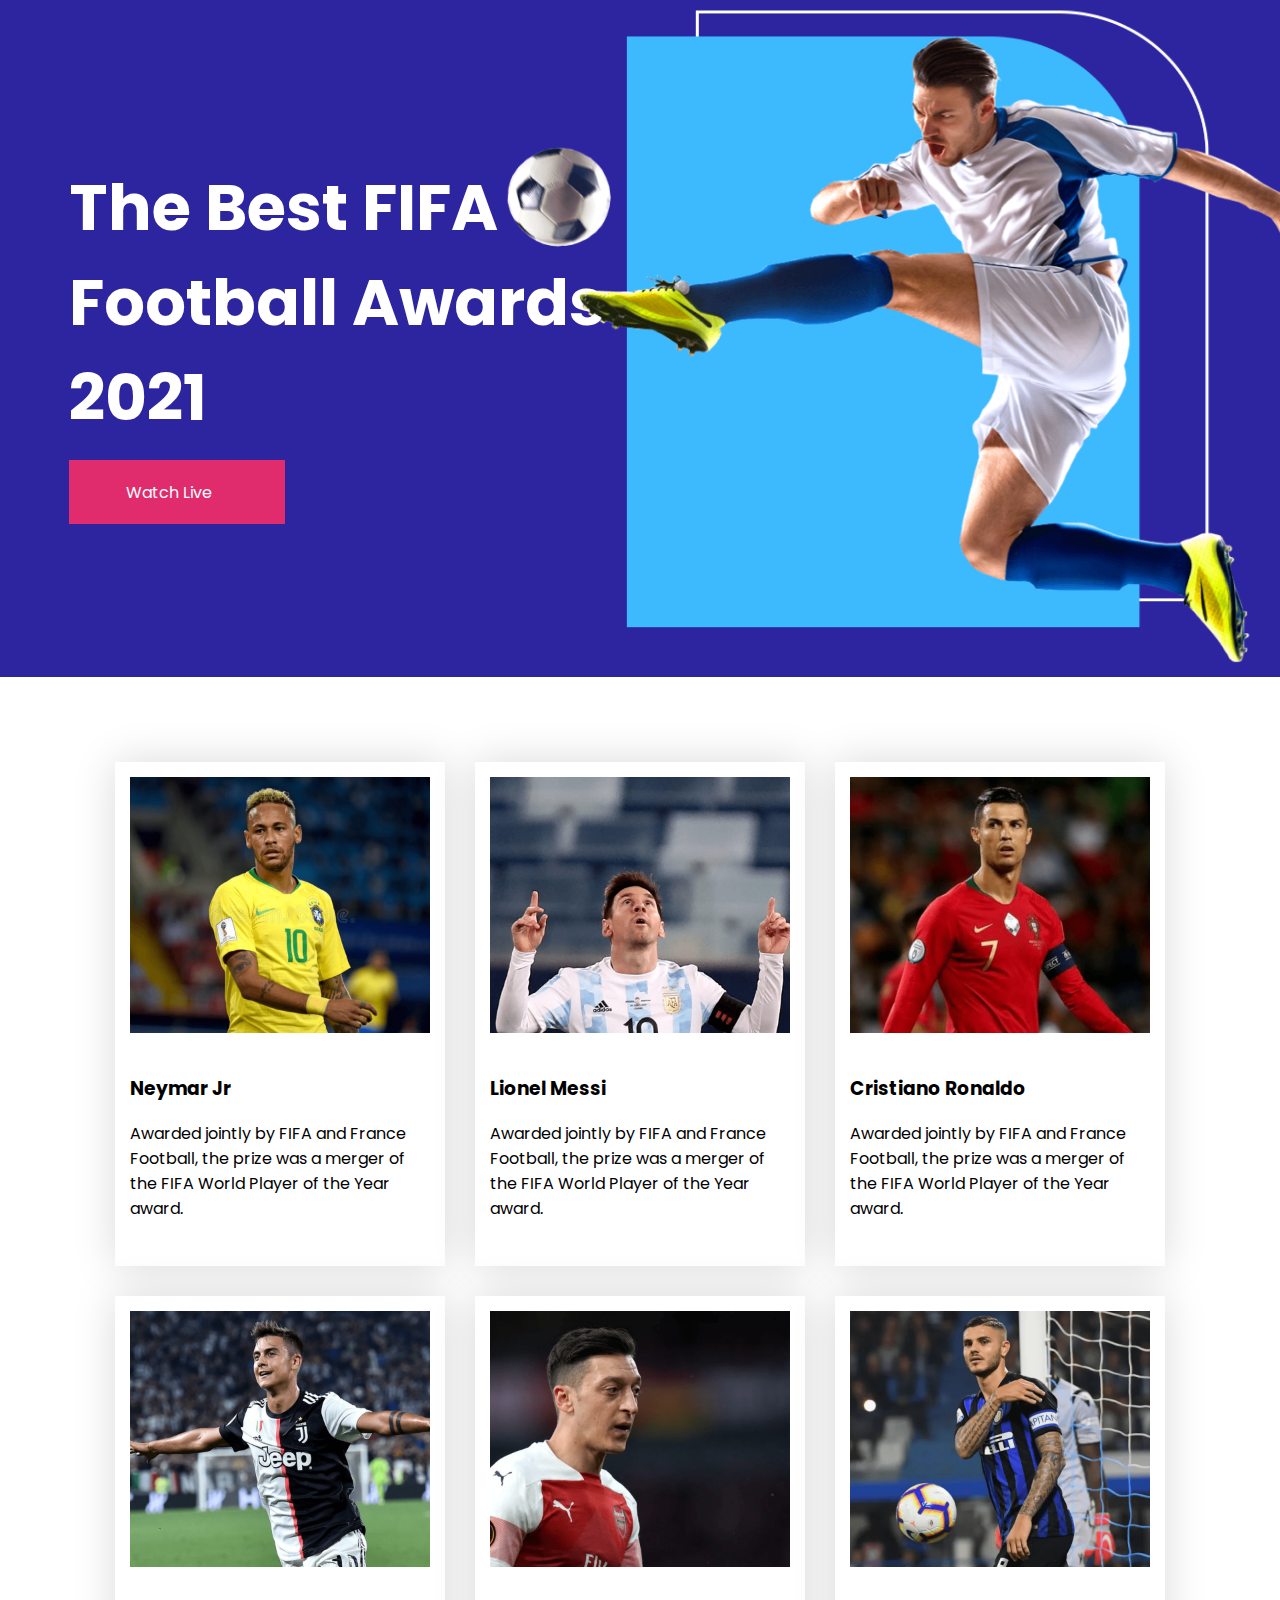
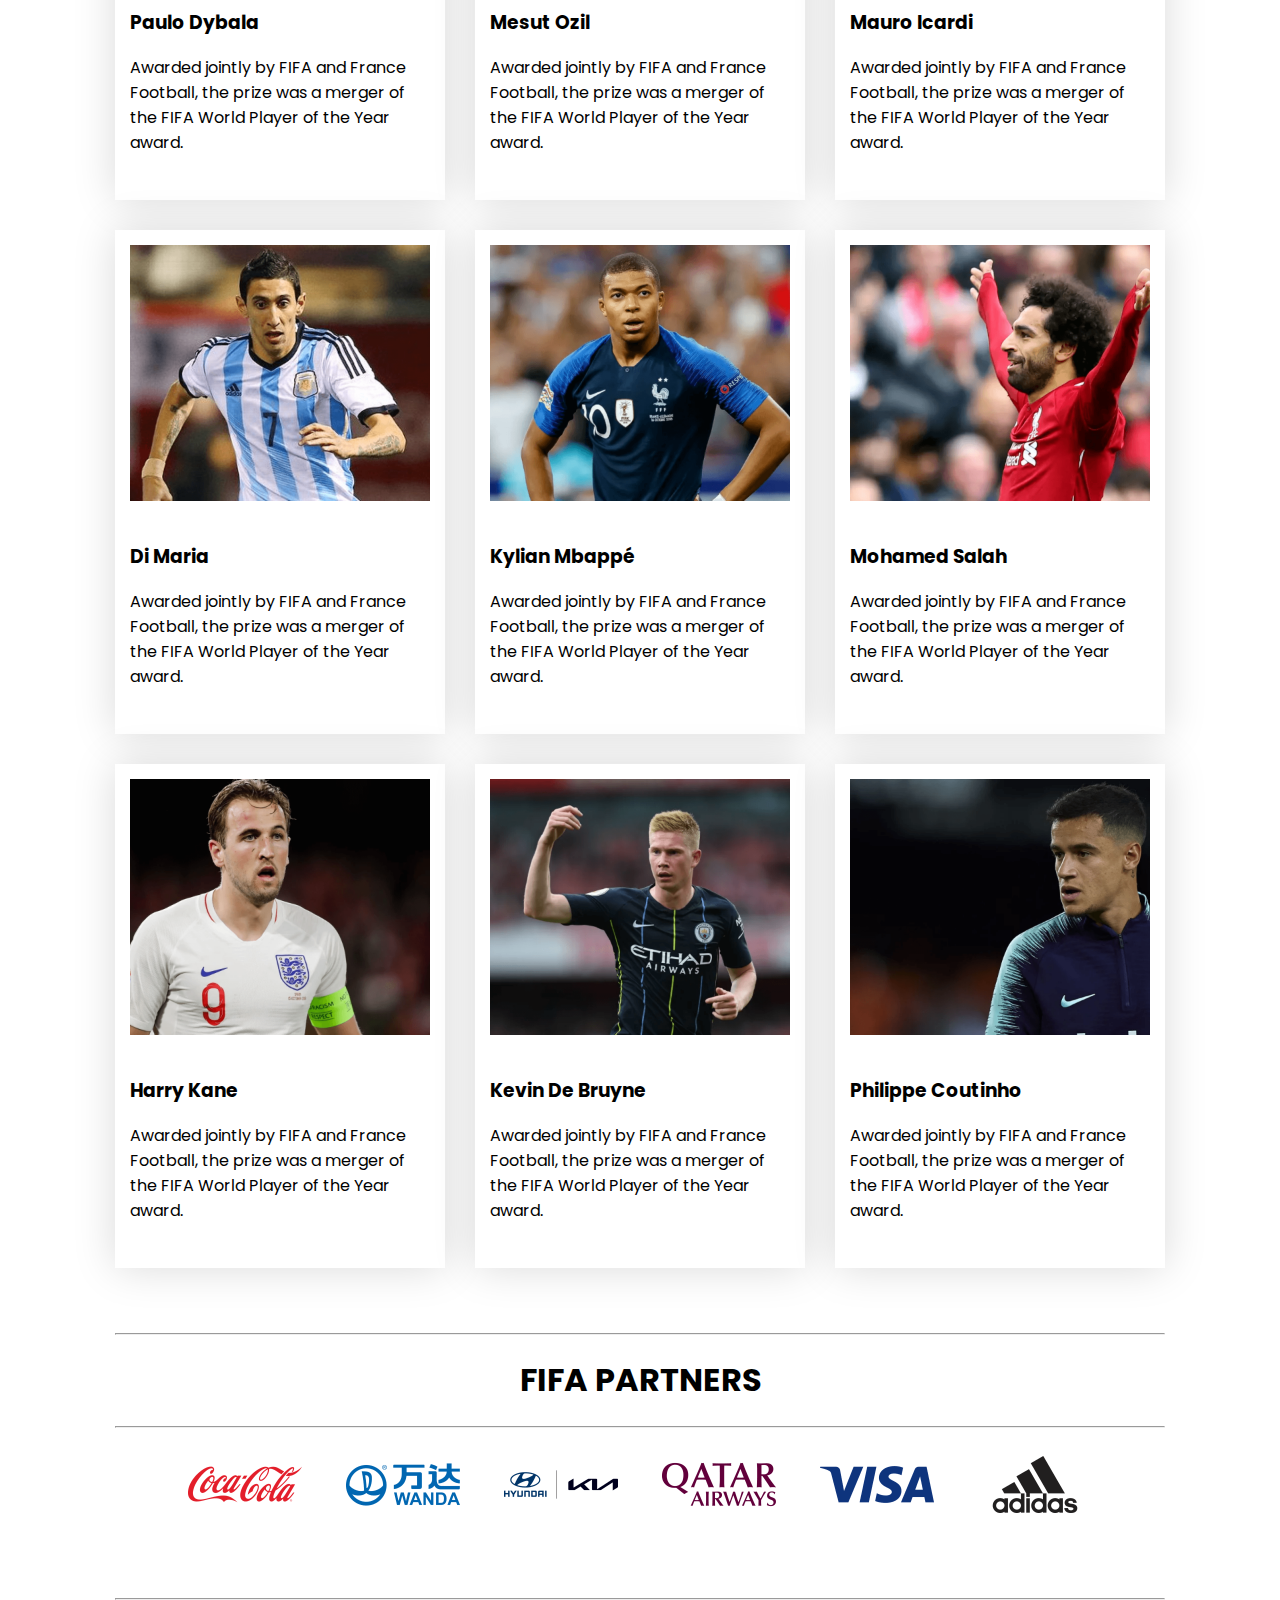
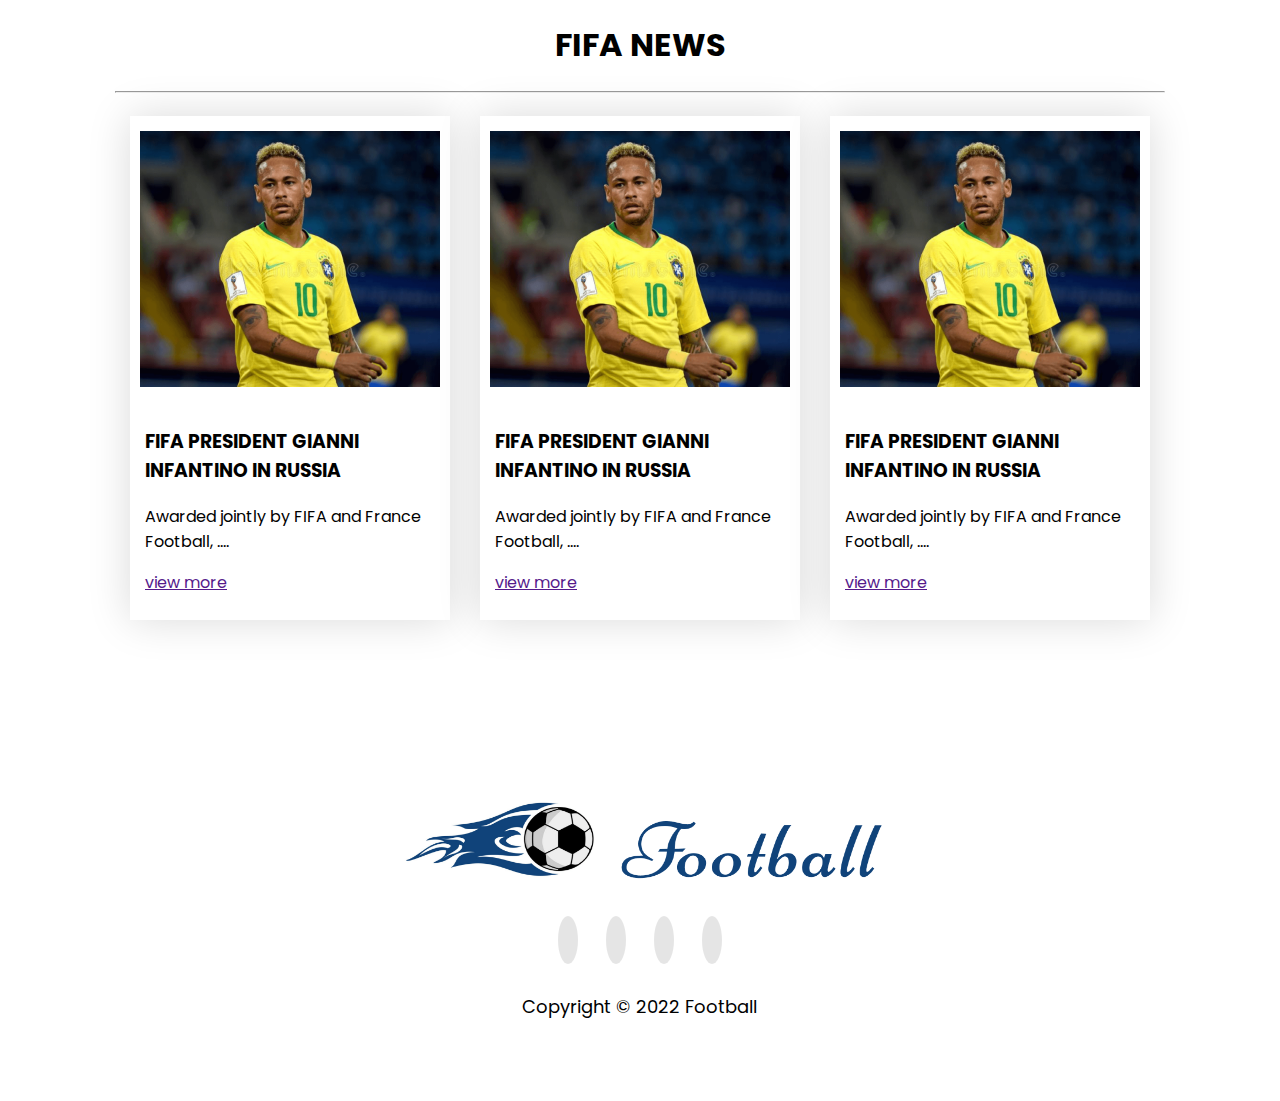
==== commit fee2ad84: "6th commit" ====
--- a/index.html
+++ b/index.html
@@ -208,7 +208,7 @@
                         </div>
                         <div class="news-info">
                             <h3 class="news-name">FIFA PRESIDENT GIANNI INFANTINO IN RUSSIA</h3>
-                            <p>Awarded jointly by FIFA and France Football, the prize was .... </p>
+                            <p>Awarded jointly by FIFA and France Football, .... </p>
                             <a href="">view more</a>
                         </div>
                     </div>
@@ -220,7 +220,7 @@
                         </div>
                         <div class="news-info">
                             <h3 class="news-name">FIFA PRESIDENT GIANNI INFANTINO IN RUSSIA</h3>
-                            <p>Awarded jointly by FIFA and France Football, the prize was .... </p>
+                            <p>Awarded jointly by FIFA and France Football, .... </p>
                             <a href="">view more</a>
                         </div>
                     </div>
@@ -232,7 +232,7 @@
                         </div>
                         <div class="news-info">
                             <h3 class="news-name">FIFA PRESIDENT GIANNI INFANTINO IN RUSSIA</h3>
-                            <p>Awarded jointly by FIFA and France Football, the prize was .... </p>
+                            <p>Awarded jointly by FIFA and France Football, .... </p>
                             <a href="">view more</a>
                         </div>
                     </div>
